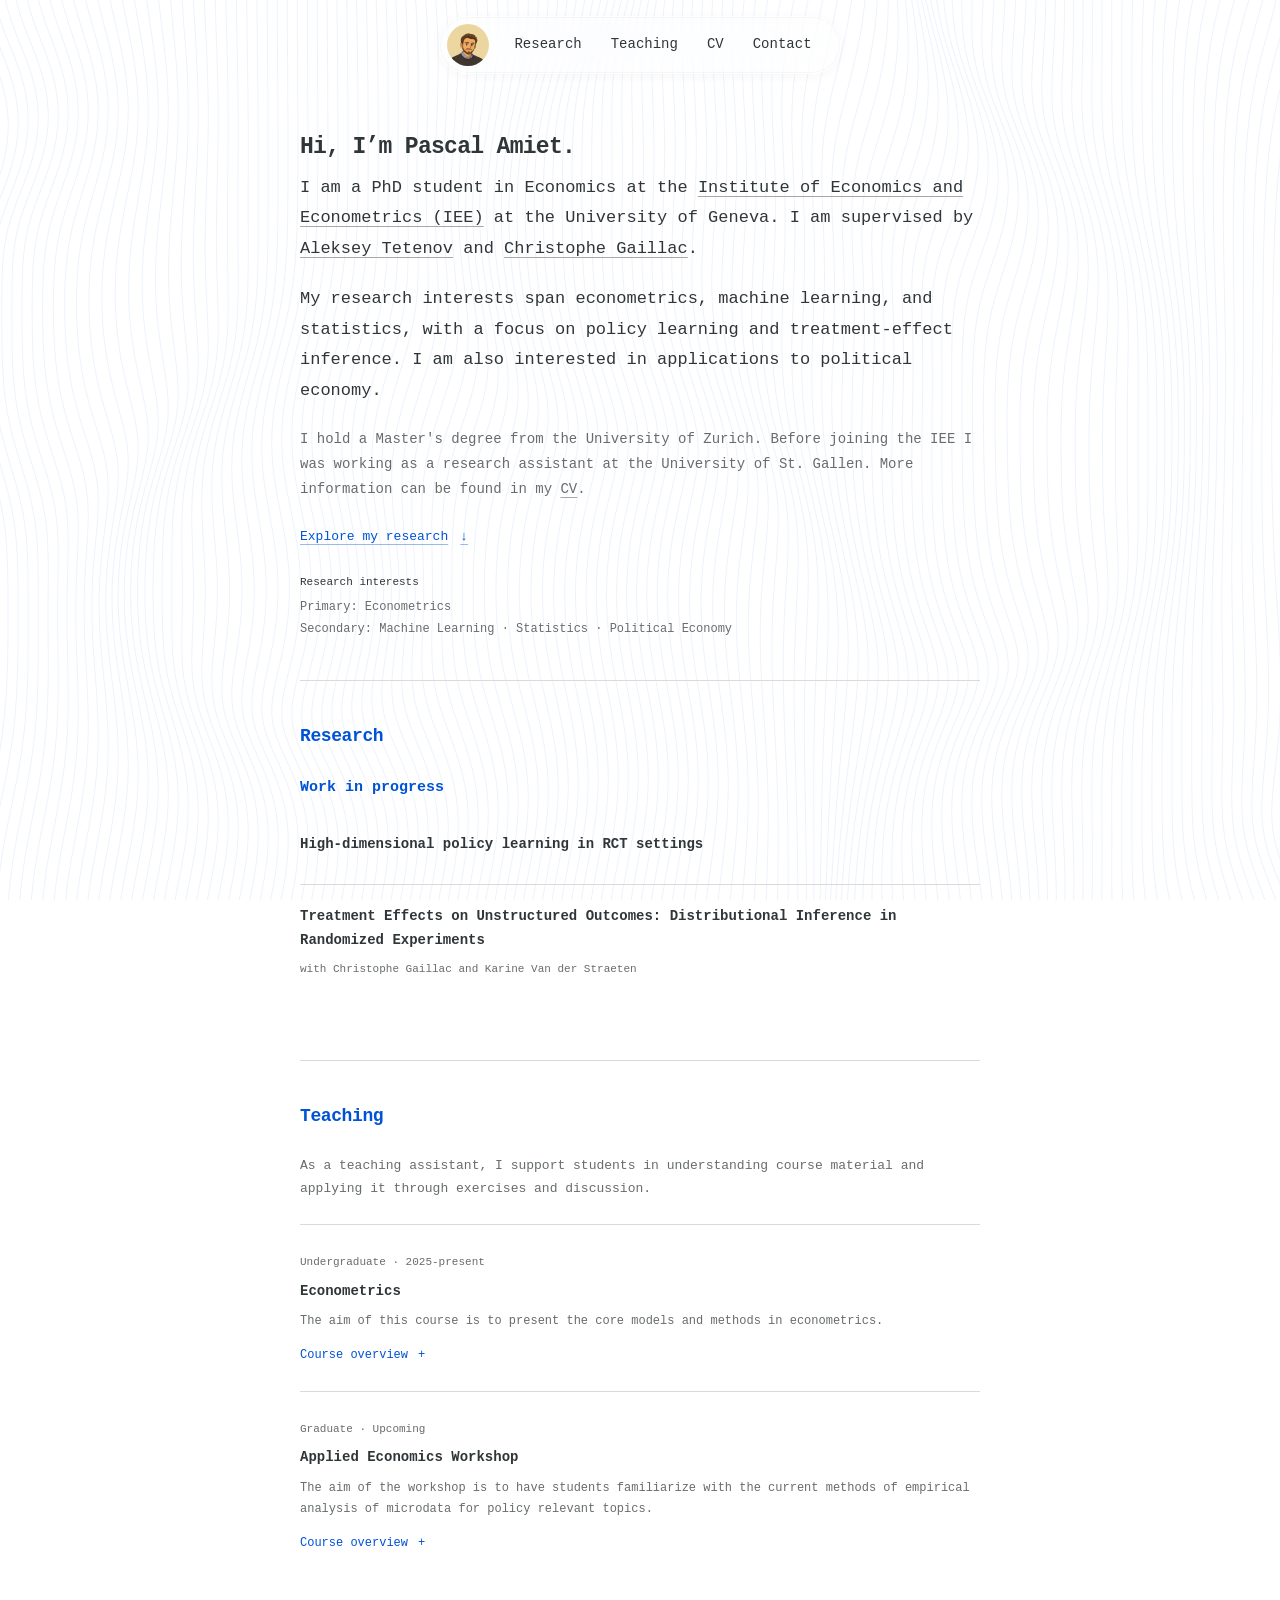
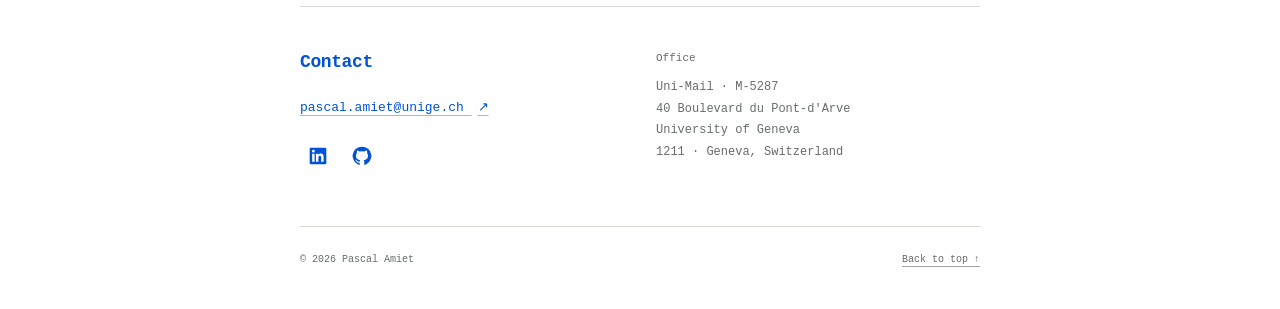
==== index.html @ 615567ef "feat: redesign academic website with glass navigation and waves" ====
<!doctype html>
<html lang="en">
<head>
  <meta charset="utf-8">
  <meta name="viewport" content="width=device-width, initial-scale=1">
  <meta name="description" content="Pascal Amiet, PhD student at the University of Geneva. Research in econometrics, machine learning, and statistics.">
  <meta name="theme-color" content="#ffffff">
  <title>Pascal Amiet — Economist</title>
  <link rel="stylesheet" href="styles.css">
  <script src="script.js" defer></script>
  <script type="module" src="background.js"></script>
</head>
<body>
  <div id="waves-background" aria-hidden="true"><canvas></canvas></div>
  <a class="skip-link" href="#main">Skip to content</a>
  <header class="site-header">
    <a class="profile-portrait" href="#main" aria-label="Pascal Amiet, back to introduction"><img src="pictures/comic-v3-expanded.png" alt="Illustrated portrait of Pascal Amiet" width="1254" height="1254" fetchpriority="high"></a>
    <nav aria-label="Main navigation">
      <a href="#research">Research</a>
      <a href="#teaching">Teaching</a>
      <a href="https://www.dropbox.com/scl/fi/e0b8zbi4xz5elvtm2v0j4/cv.pdf?rlkey=d2e63ka4m6ljafpiu70muctlk&amp;st=8rxjid9j&amp;dl=0">CV</a>
      <a href="#contact">Contact</a>
    </nav>

  </header>

  <main id="main" class="wrap">
    <section class="intro" aria-labelledby="intro-title">

      <div>
        <h1 id="intro-title">Hi, I’m Pascal Amiet.</h1>
        <p class="intro-copy">I am a PhD student in Economics at the <a href="https://www.unige.ch/gsem/en/research/institutes/iee">Institute of Economics and Econometrics (IEE)</a> at the University of Geneva. I am supervised by <a href="https://tetenov.com/">Aleksey Tetenov</a> and <a href="https://www.cgaillac.com/">Christophe Gaillac</a>.</p>
        <p class="intro-copy research-focus">My research interests span econometrics, machine learning, and statistics, with a focus on policy learning and treatment-effect inference. I am also interested in applications to political economy.</p>
        <p class="intro-note">I hold a Master's degree from the University of Zurich. Before joining the IEE I was working as a research assistant at the University of St. Gallen. More information can be found in my <a href="https://www.dropbox.com/scl/fi/e0b8zbi4xz5elvtm2v0j4/cv.pdf?rlkey=d2e63ka4m6ljafpiu70muctlk&amp;st=8rxjid9j&amp;dl=0">CV</a>.</p>
        <a class="text-link" href="#research">Explore my research <span aria-hidden="true">↓</span></a>
      </div>

      <div class="profile-note research-interests" aria-label="Research interests">
        <div><p class="small-label">Research interests</p><p>Primary: Econometrics<br>Secondary: Machine Learning · Statistics · Political Economy</p></div>
      </div>
    </section>

    <section id="research" class="section" aria-labelledby="research-title">
      <div class="section-heading"><div><h2 id="research-title">Research</h2></div></div>
      <section class="research-group research-projects" aria-labelledby="work-in-progress-title" data-research-group="progress">
        <h3 id="work-in-progress-title">Work in progress</h3>
        <div class="paper-list">
          <article class="paper" data-type="progress">
            <div class="paper-body">
              <h4>High-dimensional policy learning in RCT settings</h4>
            </div>
          </article>
          <article class="paper" data-type="progress">
            <div class="paper-body">
              <h4>Treatment Effects on Unstructured Outcomes: Distributional Inference in Randomized Experiments</h4>
              <p class="authors">with Christophe Gaillac and Karine Van der Straeten</p>
            </div>
          </article>
        </div>
      </section>
    </section>

    <section id="teaching" class="section" aria-labelledby="teaching-title">
      <div class="section-heading"><div><h2 id="teaching-title">Teaching</h2></div></div>
      <p class="section-intro">As a teaching assistant, I support students in understanding course material and applying it through exercises and discussion.</p>
      <div class="course"><div><span class="small-label">Undergraduate · 2025-present</span><h3>Econometrics</h3><p>The aim of this course is to present the core models and methods in econometrics.</p><details><summary>Course overview</summary><p>At the end of this course the student should be able to: specify a suitable econometric model to answer an empirical research question; devise and motivate an appropriate estimation methodology; test the assumptions of the model; eventually make predictions using the model; make evidence-based policy recommendations.
Overall, the student should have a strong foundation in econometrics to learn further.</p></details></div></div>
      <div class="course"><div><span class="small-label">Graduate · Upcoming</span><h3>Applied Economics Workshop</h3><p>The aim of the workshop is to have students familiarize with the current methods of empirical analysis of microdata for policy relevant topics.</p><details><summary>Course overview</summary><p>The main focus will be on hands-on, and interactive, understanding of frontier research in applied economics. In particular, we will cover a series of topics, firstly from a theoretical perspective and then with applications and replications.</p></details></div></div>
    </section>

    <section id="contact" class="section contact" aria-labelledby="contact-title"><div><h2 id="contact-title">Contact</h2><a class="contact-email" href="mailto:pascal.amiet@unige.ch">pascal.amiet@unige.ch <span aria-hidden="true">↗</span></a>
    <div class="social-links" aria-label="Social profiles">
      <a class="social-link" href="https://www.linkedin.com/in/pascal-a-839545185/" aria-label="Pascal Amiet on LinkedIn" title="LinkedIn">
        <svg viewBox="0 0 24 24" aria-hidden="true" focusable="false"><path d="M20.45 2H3.55C2.69 2 2 2.68 2 3.52v16.96c0 .84.69 1.52 1.55 1.52h16.9c.86 0 1.55-.68 1.55-1.52V3.52c0-.84-.69-1.52-1.55-1.52ZM7.93 18.75H4.98V9.2h2.95v9.55ZM6.45 7.9a1.71 1.71 0 1 1 0-3.42 1.71 1.71 0 0 1 0 3.42Zm12.3 10.85H15.8v-4.64c0-1.11-.02-2.54-1.55-2.54-1.55 0-1.79 1.21-1.79 2.46v4.72H9.51V9.2h2.83v1.3h.04c.39-.74 1.36-1.52 2.8-1.52 3 0 3.57 1.97 3.57 4.53v5.24Z"/></svg>
      </a>
      <a class="social-link" href="https://github.com/pascalamiet" aria-label="Pascal Amiet on GitHub" title="GitHub">
        <svg viewBox="0 0 24 24" aria-hidden="true" focusable="false"><path d="M12 .75a11.25 11.25 0 0 0-3.56 21.92c.56.1.77-.24.77-.54v-2.1c-3.13.68-3.79-1.33-3.79-1.33-.51-1.3-1.25-1.65-1.25-1.65-1.02-.7.08-.68.08-.68 1.13.08 1.72 1.16 1.72 1.16 1 1.72 2.63 1.22 3.27.94.1-.73.39-1.22.71-1.5-2.5-.28-5.13-1.25-5.13-5.57 0-1.23.44-2.23 1.16-3.02-.12-.29-.5-1.43.11-2.98 0 0 .95-.3 3.09 1.15a10.76 10.76 0 0 1 5.62 0c2.14-1.45 3.08-1.15 3.08-1.15.62 1.55.23 2.69.12 2.98.72.79 1.15 1.79 1.15 3.02 0 4.33-2.63 5.28-5.14 5.56.4.35.76 1.03.76 2.08v3.09c0 .3.2.65.78.54A11.25 11.25 0 0 0 12 .75Z"/></svg>
      </a>
    </div>
</div><div class="address"><p class="small-label">Office</p><p>Uni-Mail · M-5287<br>40 Boulevard du Pont-d'Arve<br>University of Geneva<br>1211 · Geneva, Switzerland</p></div></section>
  </main>
  <footer class="site-footer wrap"><p>© <span data-year>2026</span> Pascal Amiet</p><a href="#main">Back to top ↑</a></footer>
</body>
</html>
---- styles.css ----
/* Palette and typography: edit these to tune the site's overall style. */
:root {
  --bg: #ffffff;
  --paper: #e8e4e1;
  --ink: #303638;
  --muted: #686c6d;
  --accent: #0053d6;
  --accent-soft: rgba(0, 83, 214, .08);
  --line: #ddd9d6;
  --font: 'SFMono-Regular', Consolas, 'Liberation Mono', Menlo, monospace;
  --portrait-zoom: 1.12;
  --background-opacity: .12;
}
* { box-sizing: border-box; }
html { scroll-behavior: smooth; scroll-padding-top: 108px; }
body { isolation: isolate; margin: 0; background: var(--bg); color: var(--ink); font-family: var(--font); font-size: 14px; line-height: 1.8; }
a { color: inherit; text-underline-offset: 4px; text-decoration-color: #aaa6a3; }
a:hover { color: var(--accent); text-decoration-color: var(--accent); }
button { font: inherit; }
a, button, summary { -webkit-tap-highlight-color: transparent; }
a:focus-visible, button:focus-visible, summary:focus-visible { outline: 2px solid var(--accent); outline-offset: 4px; }
::selection { background: rgba(0, 83, 214, .16); color: var(--accent); }
.wrap { width: min(680px, calc(100% - 48px)); margin-inline: auto; }

/* Floating navigation. The portrait links back to the introduction. */
.site-header {
  position: sticky;
  top: 16px;
  z-index: 10;
  display: flex;
  align-items: center;
  gap: 12px;
  width: fit-content;
  max-width: calc(100% - 24px);
  margin: 16px auto 0;
  padding: 7px 15px 7px 7px;
  border: 1px solid rgba(255, 255, 255, .55);
  border-radius: 999px;
  background: rgba(255, 255, 255, .24);
  box-shadow: 0 2px 12px rgba(48, 54, 56, .04), inset 0 0 0 1px rgba(48, 54, 56, .04);
  backdrop-filter: blur(20px) saturate(140%);
  -webkit-backdrop-filter: blur(20px) saturate(140%);
}
.profile-portrait { display: block; flex: 0 0 42px; width: 42px; height: 42px; overflow: hidden; border-radius: 50%; }
.profile-portrait img { display: block; width: 100%; height: 100%; object-fit: cover; transform: scale(var(--portrait-zoom)); }
nav { display: flex; align-items: center; gap: 3px; }
nav a { padding: 8px 13px; border-radius: 999px; text-decoration: none; font-size: 14px; }
nav a:hover, nav a[aria-current="location"] { background: var(--accent-soft); color: var(--accent); }
.nav-separator { display: inline-flex; align-items: center; transform: translateY(-2px); color: var(--accent); font-size: 19px; line-height: 1; margin-inline: 2px; user-select: none; }
.social-links { display: flex; align-items: center; gap: 4px; }
.social-link { display: inline-flex; align-items: center; justify-content: center; width: 36px; height: 36px; border-radius: 50%; }
.social-link svg { width: 20px; height: 20px; fill: currentColor; }
.social-link:hover { background: var(--accent-soft); color: var(--accent); }
@supports not ((backdrop-filter: blur(1px)) or (-webkit-backdrop-filter: blur(1px))) {
  .site-header { background: rgba(255, 255, 255, .96); }
}
.wordmark { font-size: 14px; text-decoration: none; padding-inline: 10px; }

/* A quiet, single-column introduction. */
.intro { padding: 56px 0 40px; }
h1, h2, h3, h4, p { margin-top: 0; }
h1, h2, h3, h4 { font-family: inherit; color: var(--ink); }
h1 { font-size: 23px; line-height: 1.5; letter-spacing: -.7px; font-weight: 600; margin-bottom: 8px; }
.position { color: var(--muted); font-size: 13px; margin-bottom: 28px; }
.intro-copy { font-size: 17px; line-height: 1.8; margin-bottom: 20px; }
.intro-note { color: var(--muted); font-size: 14px; margin-bottom: 22px; }
.text-link { display: inline-flex; gap: 12px; align-items: center; font-size: 13px; }
.profile-note { display: grid; gap: 18px; margin-top: 36px; color: var(--muted); font-size: 12px; }
.profile-note p { margin-bottom: 0; }
.small-label, .eyebrow { color: var(--muted); font-size: 11px; font-weight: 400; }
.profile-note .small-label { margin-bottom: 4px; color: var(--ink); }

/* Research and teaching use simple rows rather than cards. */
.section { padding: 42px 0 52px; border-top: 1px solid var(--line); }
.section-heading { display: flex; align-items: baseline; justify-content: space-between; gap: 20px; margin-bottom: 24px; }
h2 { font-size: 18px; line-height: 1.5; font-weight: 600; letter-spacing: -.4px; margin-bottom: 0; }
.section-note { font-size: 10px; color: var(--muted); margin: 0; text-align: right; }
.filters { display: flex; flex-wrap: wrap; gap: 5px; margin-bottom: 12px; }
[hidden] { display: none !important; }
.filters button { border: 0; background: transparent; color: var(--muted); border-radius: 6px; padding: 6px 10px; font-size: 11px; cursor: pointer; }
.filters button[aria-pressed="true"], .filters button:hover { background: var(--accent-soft); color: var(--accent); }
.paper { display: grid; grid-template-columns: 112px minmax(0, 1fr); gap: 24px; padding: 27px 0; border-bottom: 1px solid var(--line); }
.paper:last-child { border-bottom: 0; padding-bottom: 0; }
.paper-meta { display: flex; flex-direction: column; align-items: flex-start; gap: 5px; font-size: 11px; color: var(--muted); padding-top: 3px; }
.tag { font-size: 10px; }
.paper h3, .paper h4, .course h3 { font-size: 14px; font-weight: 600; line-height: 1.7; margin-bottom: 7px; }
.authors, .journal { font-size: 11px; color: var(--muted); margin-bottom: 8px; }
.journal { font-style: italic; }
.paper-summary, .course p { color: var(--muted); font-size: 12px; margin-bottom: 12px; }
details { font-size: 12px; color: var(--muted); }
summary { cursor: pointer; color: var(--ink); width: fit-content; list-style: none; }
summary::-webkit-details-marker { display: none; }
summary::after { content: '+'; display: inline-block; margin-left: 10px; }
details[open] summary::after { content: '−'; }
details[open] summary { margin-bottom: 12px; }
details p { margin-bottom: 8px; padding-left: 14px; border-left: 1px solid var(--line); }
.section-intro { color: var(--muted); font-size: 13px; margin-bottom: 24px; }
.course { display: flex; justify-content: space-between; gap: 24px; padding: 24px 0; border-top: 1px solid var(--line); }
.course:last-child { padding-bottom: 0; }
.course h3 { margin: 5px 0 8px; }
.course-code { font-size: 10px; color: var(--muted); white-space: nowrap; padding-top: 3px; }

/* Select blue accents keep the reading text neutral. */
.section-heading h2, .contact h2, .text-link, .contact-email, summary { color: var(--accent); }
.text-link, .contact-email { text-decoration-color: rgba(0, 83, 214, .4); }

/* The CV is readable here; cv.html remains available as a printable page. */
.template-notice { font-size: 11px; color: var(--muted); border-left: 2px solid var(--line); padding-left: 12px; margin: 0 0 28px; }
.cv-section { margin-top: 28px; }
.cv-section h3, .cv-section h2 { font-size: 13px; font-weight: 600; margin-bottom: 16px; }
.cv-entry { display: grid; grid-template-columns: 112px minmax(0, 1fr); gap: 24px; margin-bottom: 18px; }
.cv-date, .cv-entry time { font-size: 11px; color: var(--muted); }
.cv-entry h4, .cv-entry h3 { font-size: 12px; margin-bottom: 3px; }
.cv-section p, .cv-section li { font-size: 12px; color: var(--muted); margin-bottom: 5px; }
.cv-section ul { padding-left: 18px; }
.cv-section li { margin-bottom: 12px; }
.cv-page { padding-block: 80px; }
.cv-top { display: flex; justify-content: space-between; gap: 20px; }
.cv-subtitle { font-size: 12px; color: var(--muted); }
.button { display: inline-flex; align-items: center; align-self: flex-start; gap: 12px; padding: 9px 13px; border: 1px solid var(--line); border-radius: 6px; background: transparent; color: var(--ink); text-decoration: none; font-size: 11px; cursor: pointer; }
.button:hover { background: var(--paper); }
.contact { display: grid; grid-template-columns: minmax(0, 1fr) minmax(0, 1fr); gap: 32px; }
.contact-email { display: inline-block; margin-top: 20px; font-size: 13px; overflow-wrap: anywhere; }
.contact-email span { margin-left: 6px; }
.address { font-size: 12px; color: var(--muted); }
.address .small-label { margin-bottom: 8px; }
.address p:last-child { margin-bottom: 0; }
.site-footer { display: flex; justify-content: space-between; flex-wrap: wrap; gap: 12px 20px; padding-block: 24px 40px; border-top: 1px solid var(--line); font-size: 10px; color: var(--muted); }
.site-footer p { margin: 0; }
.site-footer p:nth-child(2) { order: 3; width: 100%; }
.skip-link { position: absolute; top: 8px; left: 12px; padding: 8px; background: var(--ink); color: white; transform: translateY(-200%); z-index: 20; }
.skip-link:focus { transform: translateY(0); }
.sr-only { position: absolute; width: 1px; height: 1px; padding: 0; margin: -1px; overflow: hidden; clip: rect(0,0,0,0); white-space: nowrap; border: 0; }

@media (max-width: 620px) {
  .wrap { width: calc(100% - 40px); }
  .site-header { gap: 5px; padding-right: 9px; }
  .profile-portrait { width: 36px; height: 36px; flex-basis: 36px; }
  nav { gap: 0; }
  nav a { font-size: 11px; padding: 8px 6px; }
  .site-header { gap: 4px; padding: 6px; }
  .profile-portrait { width: 32px; height: 32px; flex-basis: 32px; }
  .nav-separator { font-size: 16px; margin-inline: 0; }
  .social-links { gap: 0; }
  .social-link { width: 28px; height: 32px; }
  .social-link svg { width: 17px; height: 17px; }
  .intro { padding: 40px 0 32px; }
  h1 { font-size: 21px; }
  .intro-copy { font-size: 15px; }
  .section { padding: 32px 0 40px; }
  .section-heading { flex-direction: column; gap: 6px; }
  .section-note { text-align: left; }
  .paper { grid-template-columns: 1fr; gap: 10px; }
  .paper-meta { flex-direction: row; justify-content: space-between; padding: 0; }
  .course { gap: 12px; }
  .cv-entry { grid-template-columns: 1fr; gap: 4px; }
  .cv-top { flex-direction: column; }
  .contact { grid-template-columns: 1fr; gap: 28px; }
}
@media (max-width: 350px) {
  nav a { font-size: 10px; padding-inline: 4px; }
  .social-link { width: 25px; }
}
@media (prefers-reduced-motion: reduce) { html { scroll-behavior: auto; } }
@media print {
  @page { margin: 18mm; }
  body { background: white; color: #111; font-size: 10pt; }
  .site-header, .site-footer, .skip-link, .no-print { display: none !important; }
  .wrap { width: 100%; max-width: none; }
  .cv-page { padding: 0; }
  .cv-entry, .cv-section li { break-inside: avoid; }
  h2, h3 { break-after: avoid; }
  a { color: inherit; text-decoration: none; }
}

/* Waves stays behind the page and never intercepts links or scrolling. */
#waves-background { position: fixed; inset: 0; z-index: -1; pointer-events: none; opacity: var(--background-opacity); }
#waves-background canvas { display: block; width: 100%; height: 100%; }
@media (prefers-reduced-motion: reduce), print { #waves-background { display: none; } }

.contact .social-links { margin-top: 18px; gap: 8px; }
.contact .social-link { width: 36px; height: 36px; color: var(--accent); }
.contact .social-link svg { width: 20px; height: 20px; }

.research-group { margin-top: 36px; padding-top: 28px; border-top: 1px solid var(--line); }
.research-group > h3 { color: var(--accent); font-size: 15px; margin-bottom: 12px; }
.research-group .section-intro { margin-bottom: 0; }

.research-group-unheaded { margin-top: 0; padding-top: 0; border-top: 0; }

.research-projects { margin-top: 0; padding-top: 0; border-top: 0; }
.research-projects .paper { display: block; padding-block: 20px; }

.research-interests { margin-top: 24px; }
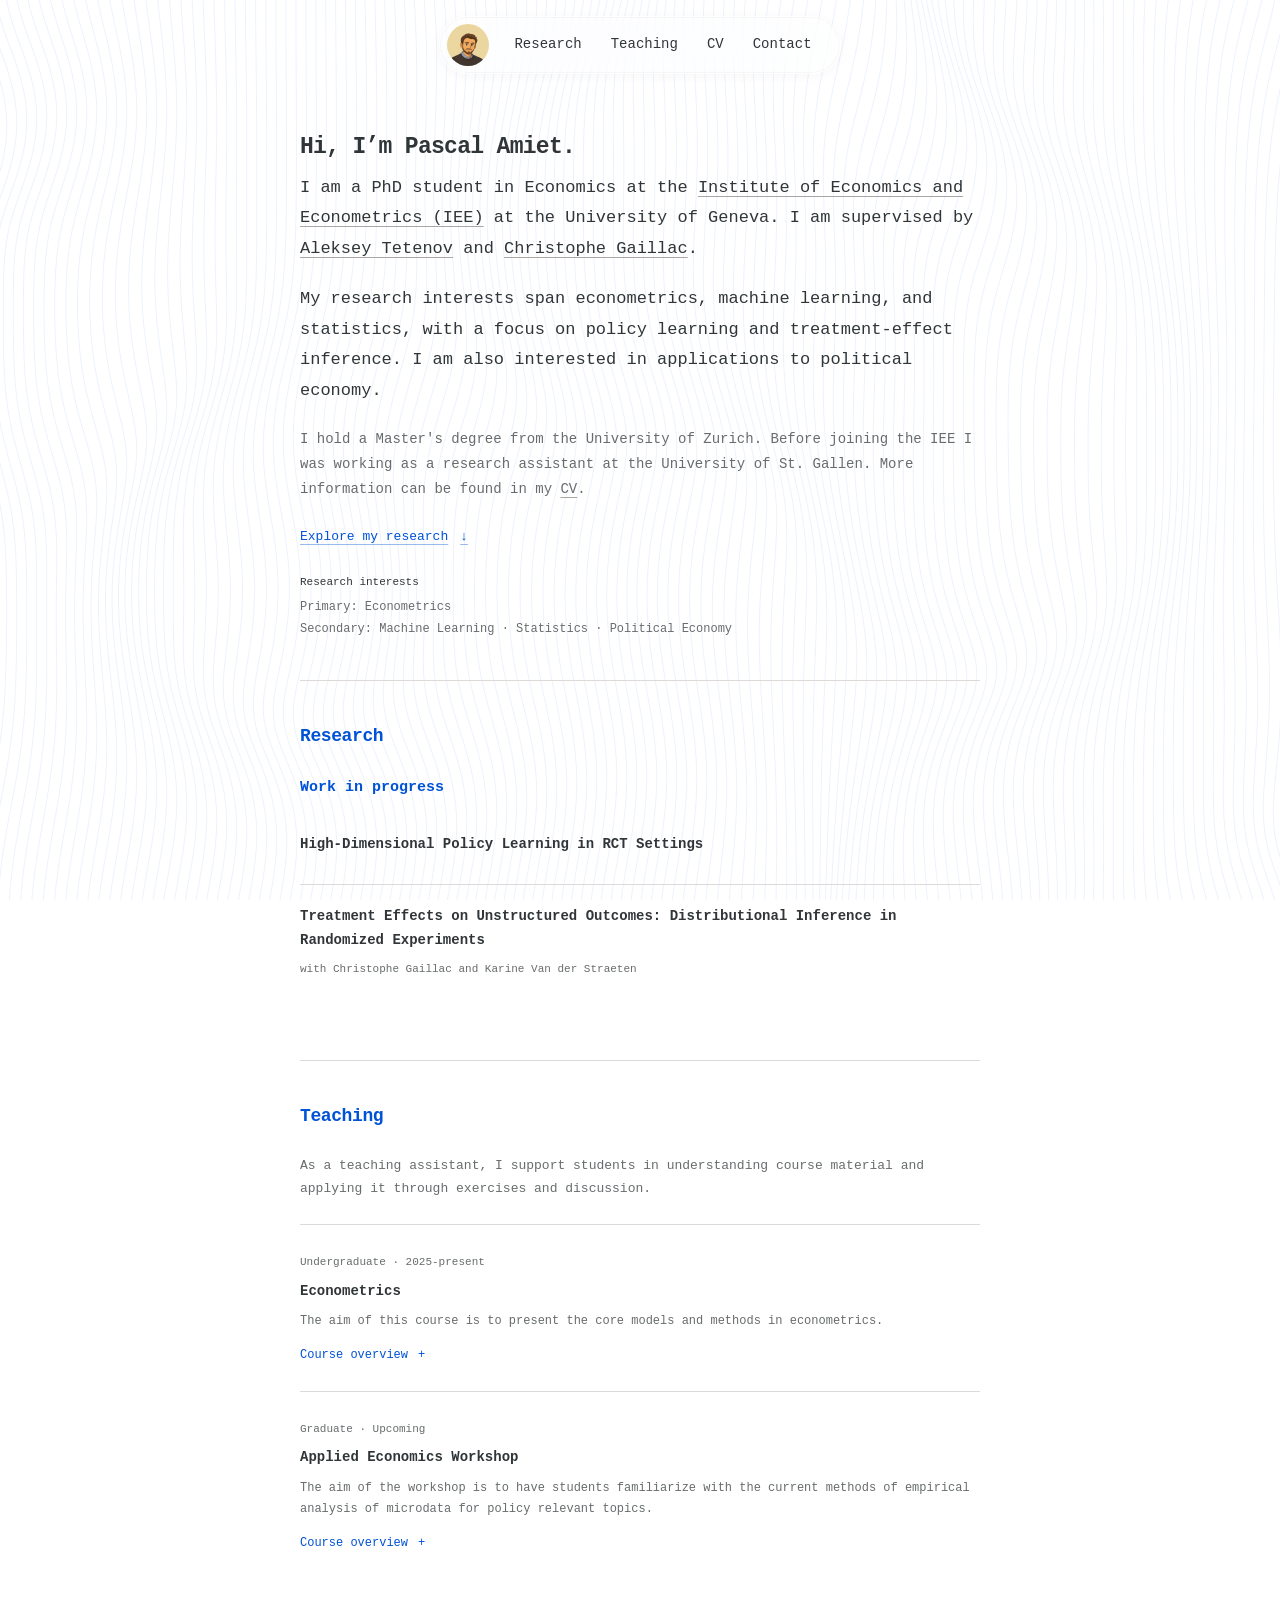
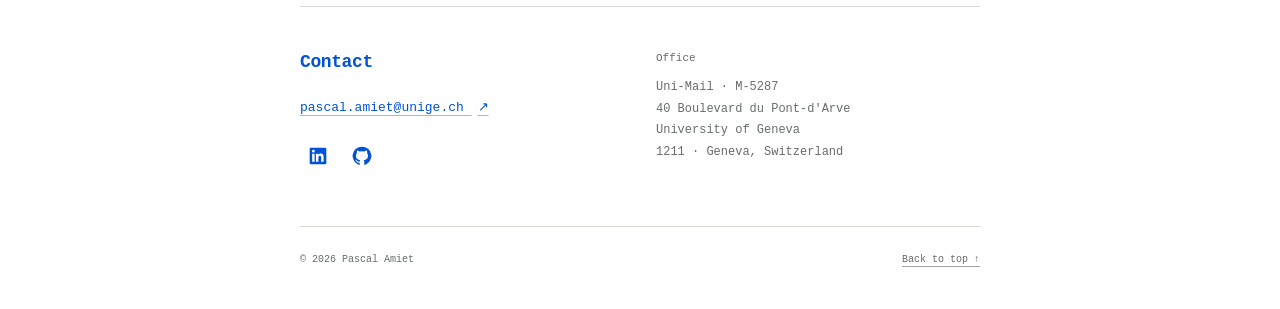
==== commit c78c34fa: "Redesign of the website" ====
--- a/index.html
+++ b/index.html
@@ -47,7 +47,7 @@
         <div class="paper-list">
           <article class="paper" data-type="progress">
             <div class="paper-body">
-              <h4>High-dimensional policy learning in RCT settings</h4>
+              <h4>High-Dimensional Policy Learning in RCT Settings</h4>
             </div>
           </article>
           <article class="paper" data-type="progress">
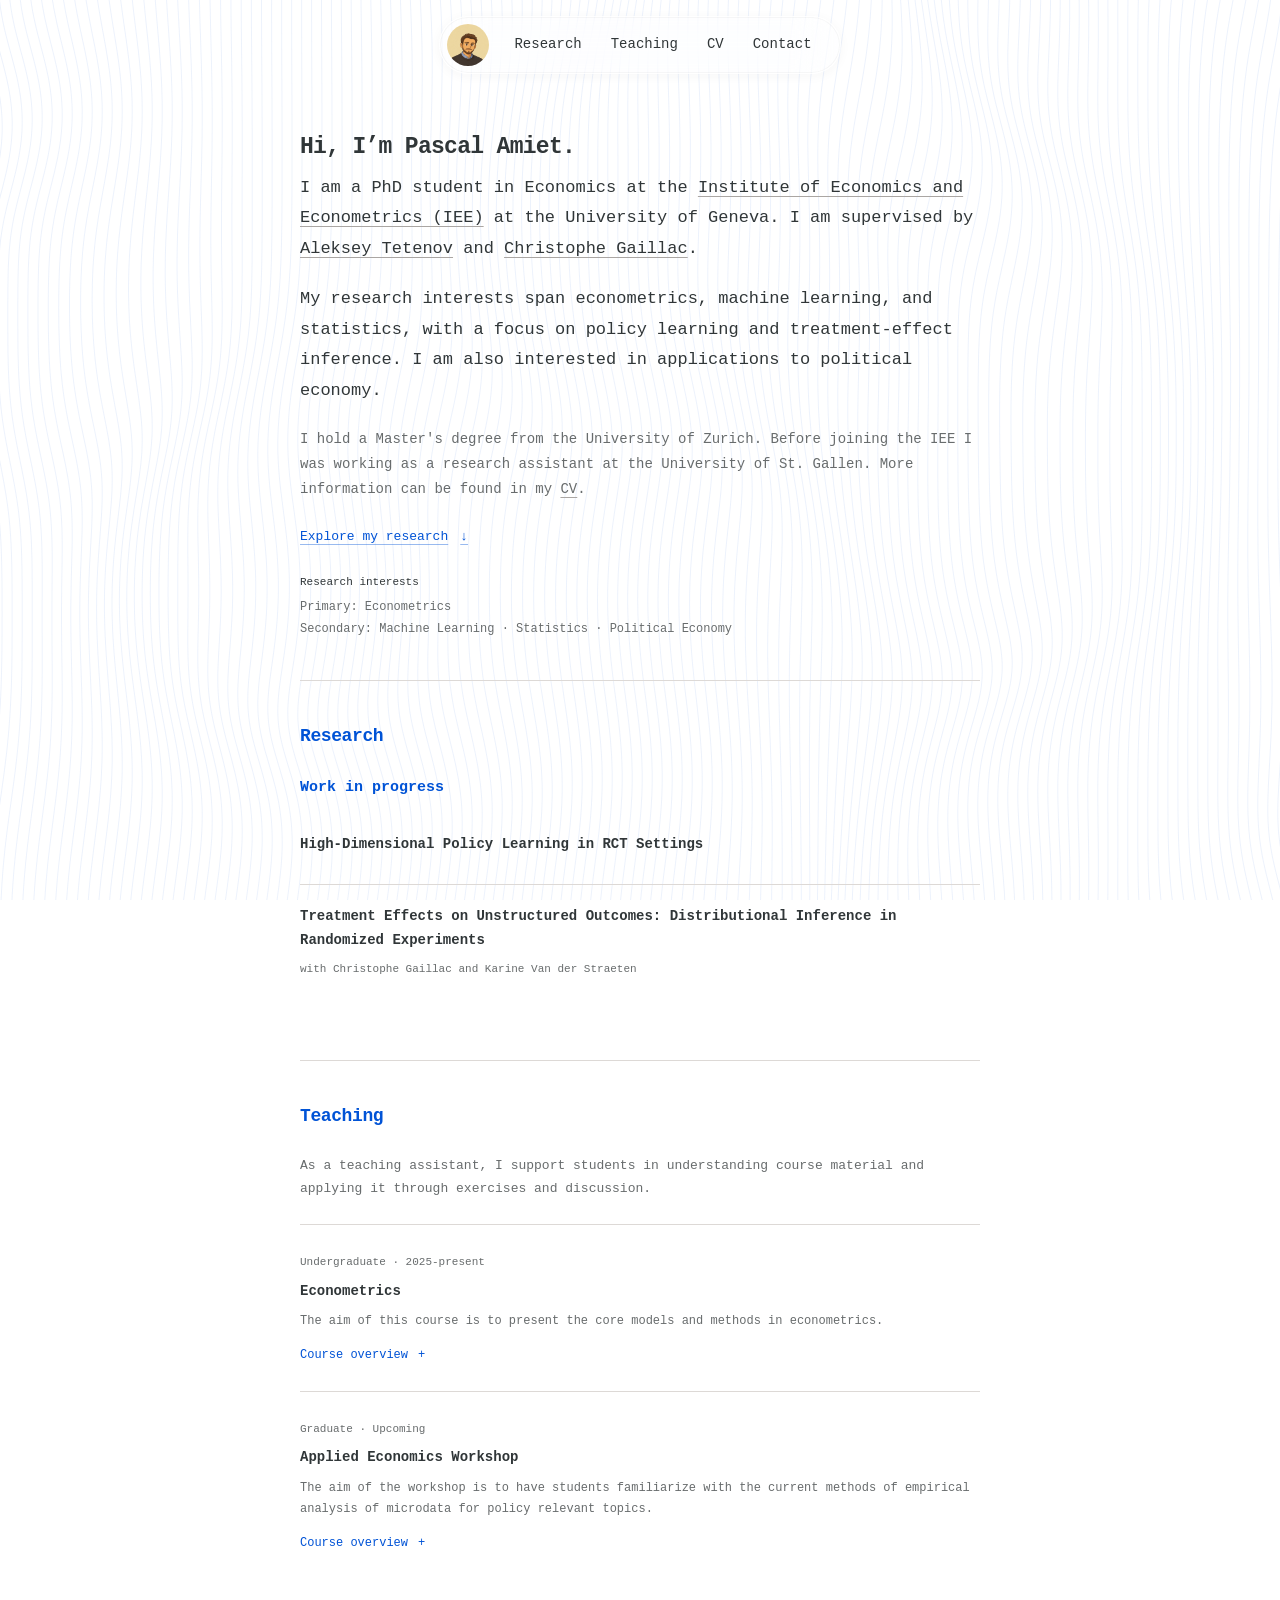
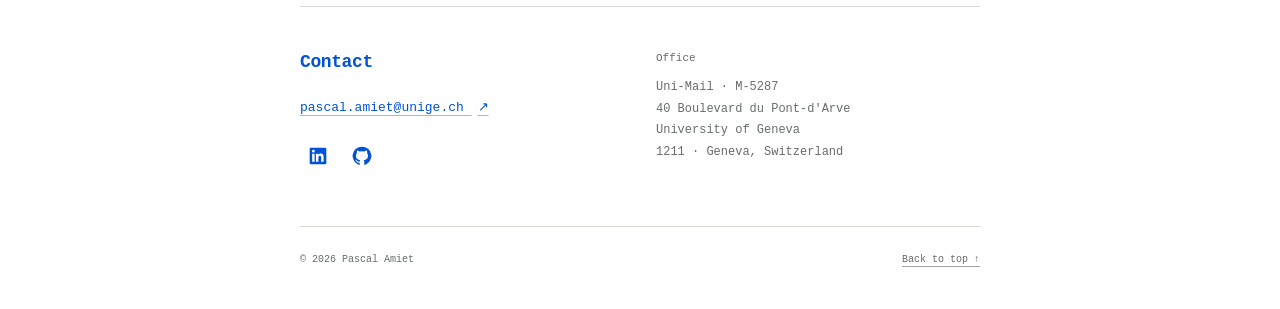
==== commit 41f8c562: "feat: add blue waves favicon" ====
--- a/index.html
+++ b/index.html
@@ -6,6 +6,8 @@
   <meta name="description" content="Pascal Amiet, PhD student at the University of Geneva. Research in econometrics, machine learning, and statistics.">
   <meta name="theme-color" content="#ffffff">
   <title>Pascal Amiet — Economist</title>
+  <link rel="icon" href="favicon.ico" sizes="16x16 32x32 48x48">
+  <link rel="icon" type="image/svg+xml" href="favicon.svg">
   <link rel="stylesheet" href="styles.css">
   <script src="script.js" defer></script>
   <script type="module" src="background.js"></script>
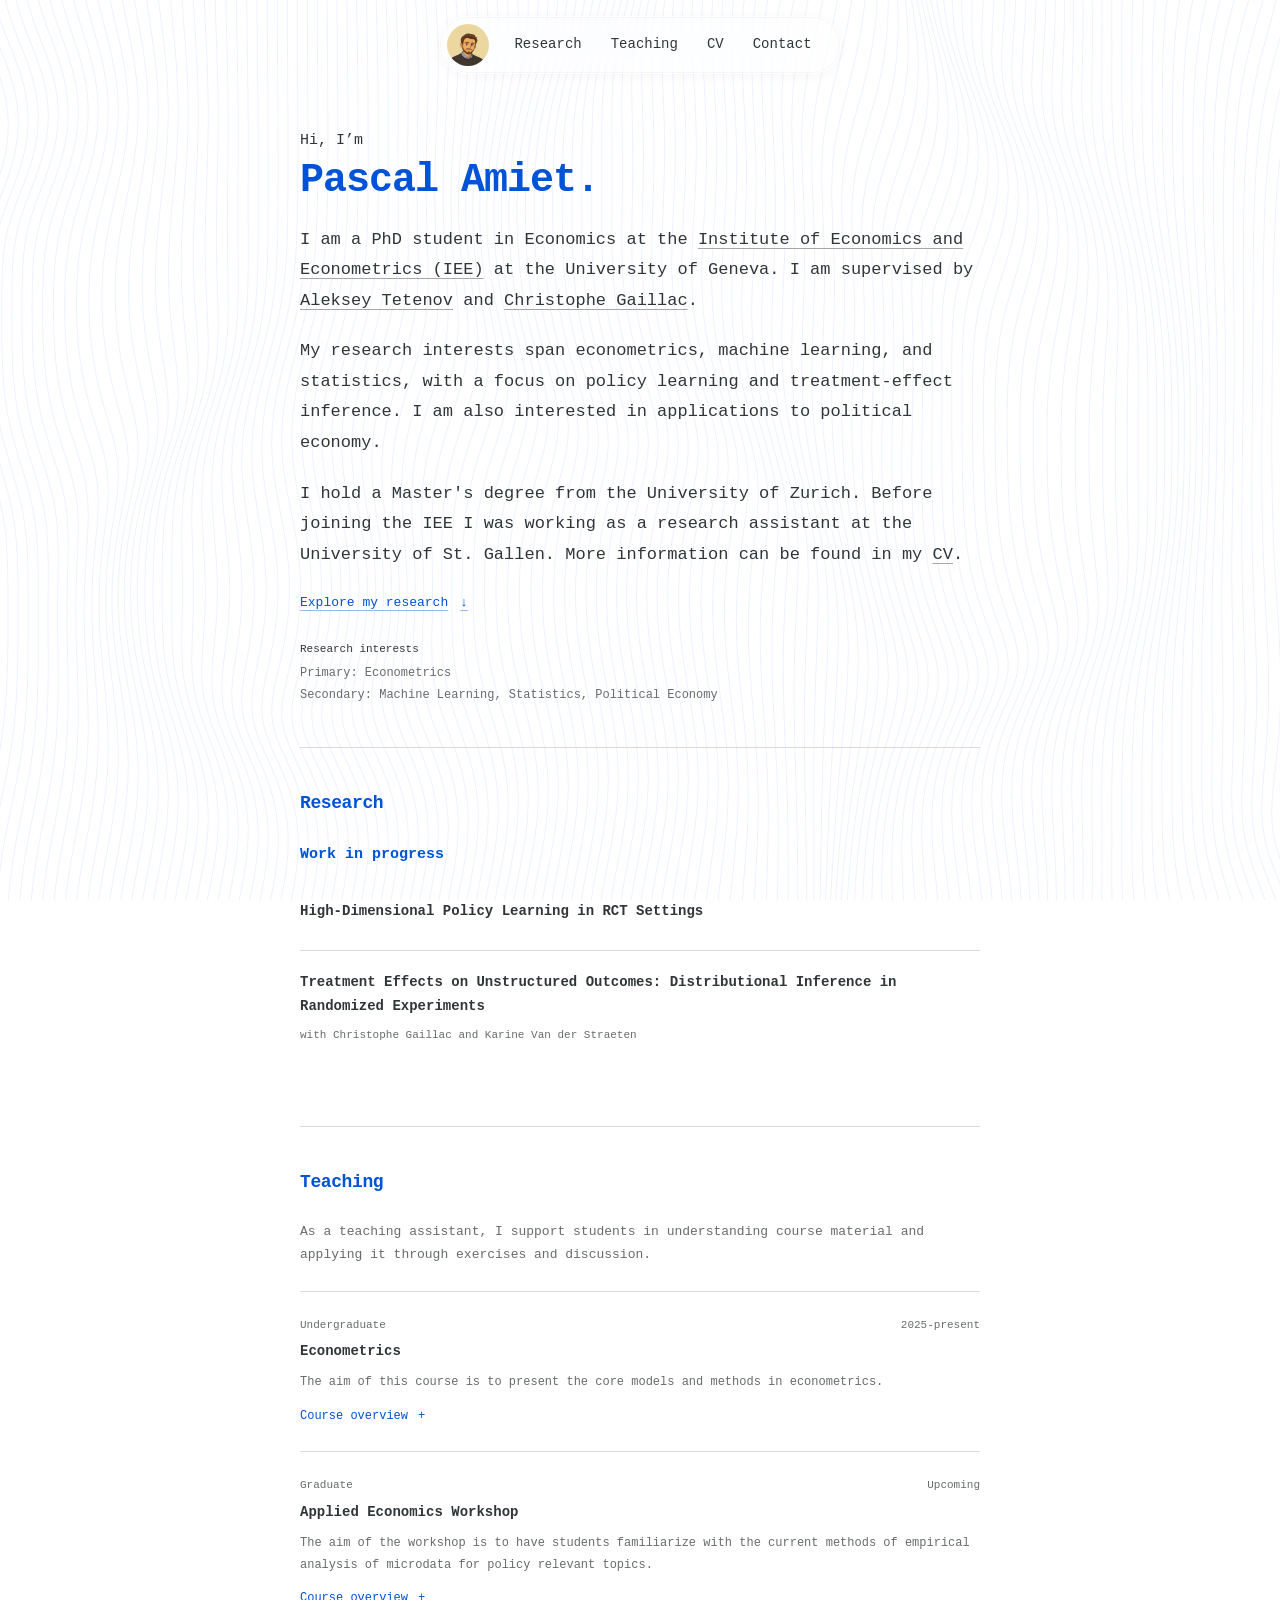
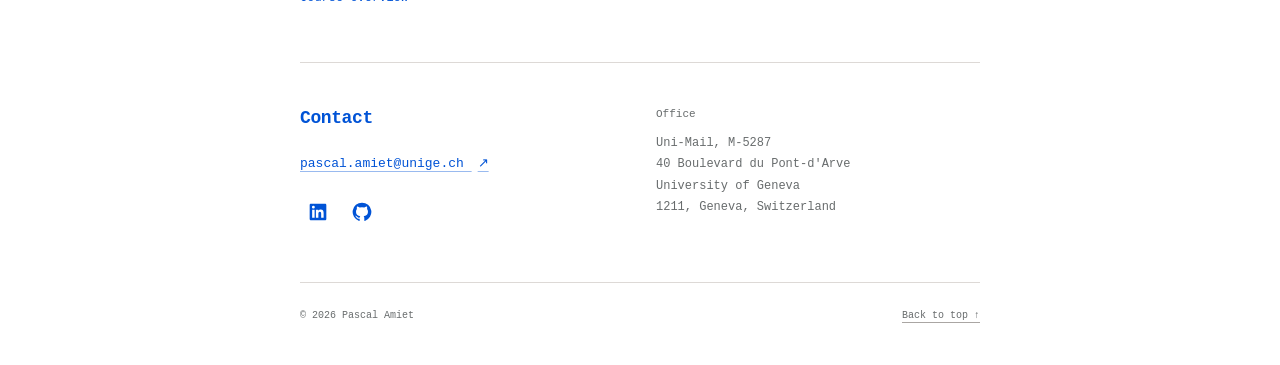
==== commit b373b3b6: "style: refine introduction and teaching layout" ====
--- a/index.html
+++ b/index.html
@@ -30,15 +30,15 @@
     <section class="intro" aria-labelledby="intro-title">
 
       <div>
-        <h1 id="intro-title">Hi, I’m Pascal Amiet.</h1>
+        <h1 id="intro-title"><span class="intro-greeting">Hi, I’m </span><span class="intro-name">Pascal Amiet.</span></h1>
         <p class="intro-copy">I am a PhD student in Economics at the <a href="https://www.unige.ch/gsem/en/research/institutes/iee">Institute of Economics and Econometrics (IEE)</a> at the University of Geneva. I am supervised by <a href="https://tetenov.com/">Aleksey Tetenov</a> and <a href="https://www.cgaillac.com/">Christophe Gaillac</a>.</p>
         <p class="intro-copy research-focus">My research interests span econometrics, machine learning, and statistics, with a focus on policy learning and treatment-effect inference. I am also interested in applications to political economy.</p>
-        <p class="intro-note">I hold a Master's degree from the University of Zurich. Before joining the IEE I was working as a research assistant at the University of St. Gallen. More information can be found in my <a href="https://www.dropbox.com/scl/fi/e0b8zbi4xz5elvtm2v0j4/cv.pdf?rlkey=d2e63ka4m6ljafpiu70muctlk&amp;st=8rxjid9j&amp;dl=0">CV</a>.</p>
+        <p class="intro-copy">I hold a Master's degree from the University of Zurich. Before joining the IEE I was working as a research assistant at the University of St. Gallen. More information can be found in my <a href="https://www.dropbox.com/scl/fi/e0b8zbi4xz5elvtm2v0j4/cv.pdf?rlkey=d2e63ka4m6ljafpiu70muctlk&amp;st=8rxjid9j&amp;dl=0">CV</a>.</p>
         <a class="text-link" href="#research">Explore my research <span aria-hidden="true">↓</span></a>
       </div>
 
       <div class="profile-note research-interests" aria-label="Research interests">
-        <div><p class="small-label">Research interests</p><p>Primary: Econometrics<br>Secondary: Machine Learning · Statistics · Political Economy</p></div>
+        <div><p class="small-label">Research interests</p><p>Primary: Econometrics<br>Secondary: Machine Learning, Statistics, Political Economy</p></div>
       </div>
     </section>
 
@@ -65,9 +65,9 @@
     <section id="teaching" class="section" aria-labelledby="teaching-title">
       <div class="section-heading"><div><h2 id="teaching-title">Teaching</h2></div></div>
       <p class="section-intro">As a teaching assistant, I support students in understanding course material and applying it through exercises and discussion.</p>
-      <div class="course"><div><span class="small-label">Undergraduate · 2025-present</span><h3>Econometrics</h3><p>The aim of this course is to present the core models and methods in econometrics.</p><details><summary>Course overview</summary><p>At the end of this course the student should be able to: specify a suitable econometric model to answer an empirical research question; devise and motivate an appropriate estimation methodology; test the assumptions of the model; eventually make predictions using the model; make evidence-based policy recommendations.
+      <div class="course"><div><div class="course-heading"><span class="small-label">Undergraduate</span><span class="course-date">2025-present</span></div><h3>Econometrics</h3><p>The aim of this course is to present the core models and methods in econometrics.</p><details><summary>Course overview</summary><p>At the end of this course the student should be able to: specify a suitable econometric model to answer an empirical research question; devise and motivate an appropriate estimation methodology; test the assumptions of the model; eventually make predictions using the model; make evidence-based policy recommendations.
 Overall, the student should have a strong foundation in econometrics to learn further.</p></details></div></div>
-      <div class="course"><div><span class="small-label">Graduate · Upcoming</span><h3>Applied Economics Workshop</h3><p>The aim of the workshop is to have students familiarize with the current methods of empirical analysis of microdata for policy relevant topics.</p><details><summary>Course overview</summary><p>The main focus will be on hands-on, and interactive, understanding of frontier research in applied economics. In particular, we will cover a series of topics, firstly from a theoretical perspective and then with applications and replications.</p></details></div></div>
+      <div class="course"><div><div class="course-heading"><span class="small-label">Graduate</span><span class="course-date">Upcoming</span></div><h3>Applied Economics Workshop</h3><p>The aim of the workshop is to have students familiarize with the current methods of empirical analysis of microdata for policy relevant topics.</p><details><summary>Course overview</summary><p>The main focus will be on hands-on, and interactive, understanding of frontier research in applied economics. In particular, we will cover a series of topics, firstly from a theoretical perspective and then with applications and replications.</p></details></div></div>
     </section>
 
     <section id="contact" class="section contact" aria-labelledby="contact-title"><div><h2 id="contact-title">Contact</h2><a class="contact-email" href="mailto:pascal.amiet@unige.ch">pascal.amiet@unige.ch <span aria-hidden="true">↗</span></a>
@@ -79,7 +79,7 @@
         <svg viewBox="0 0 24 24" aria-hidden="true" focusable="false"><path d="M12 .75a11.25 11.25 0 0 0-3.56 21.92c.56.1.77-.24.77-.54v-2.1c-3.13.68-3.79-1.33-3.79-1.33-.51-1.3-1.25-1.65-1.25-1.65-1.02-.7.08-.68.08-.68 1.13.08 1.72 1.16 1.72 1.16 1 1.72 2.63 1.22 3.27.94.1-.73.39-1.22.71-1.5-2.5-.28-5.13-1.25-5.13-5.57 0-1.23.44-2.23 1.16-3.02-.12-.29-.5-1.43.11-2.98 0 0 .95-.3 3.09 1.15a10.76 10.76 0 0 1 5.62 0c2.14-1.45 3.08-1.15 3.08-1.15.62 1.55.23 2.69.12 2.98.72.79 1.15 1.79 1.15 3.02 0 4.33-2.63 5.28-5.14 5.56.4.35.76 1.03.76 2.08v3.09c0 .3.2.65.78.54A11.25 11.25 0 0 0 12 .75Z"/></svg>
       </a>
     </div>
-</div><div class="address"><p class="small-label">Office</p><p>Uni-Mail · M-5287<br>40 Boulevard du Pont-d'Arve<br>University of Geneva<br>1211 · Geneva, Switzerland</p></div></section>
+</div><div class="address"><p class="small-label">Office</p><p>Uni-Mail, M-5287<br>40 Boulevard du Pont-d'Arve<br>University of Geneva<br>1211, Geneva, Switzerland</p></div></section>
   </main>
   <footer class="site-footer wrap"><p>© <span data-year>2026</span> Pascal Amiet</p><a href="#main">Back to top ↑</a></footer>
 </body>
--- a/styles.css
+++ b/styles.css
@@ -60,6 +60,9 @@
 .intro { padding: 56px 0 40px; }
 h1, h2, h3, h4, p { margin-top: 0; }
 h1, h2, h3, h4 { font-family: inherit; color: var(--ink); }
+#intro-title .intro-greeting { display: block; color: var(--ink); font-size: 15px; line-height: 1.5; letter-spacing: 0; font-weight: 400; margin-bottom: 4px; }
+#intro-title .intro-name { display: block; color: var(--accent); font-size: clamp(30px, 5vw, 40px); line-height: 1.2; letter-spacing: -1px; font-weight: 700; }
+#intro-title { margin-bottom: 20px; }
 h1 { font-size: 23px; line-height: 1.5; letter-spacing: -.7px; font-weight: 600; margin-bottom: 8px; }
 .position { color: var(--muted); font-size: 13px; margin-bottom: 28px; }
 .intro-copy { font-size: 17px; line-height: 1.8; margin-bottom: 20px; }
@@ -192,3 +195,7 @@
 .research-projects .paper { display: block; padding-block: 20px; }
 
 .research-interests { margin-top: 24px; }
+
+.course > div { width: 100%; min-width: 0; }
+.course-heading { display: flex; justify-content: space-between; align-items: baseline; gap: 16px; }
+.course-date { font-size: 11px; color: var(--muted); white-space: nowrap; text-align: right; }
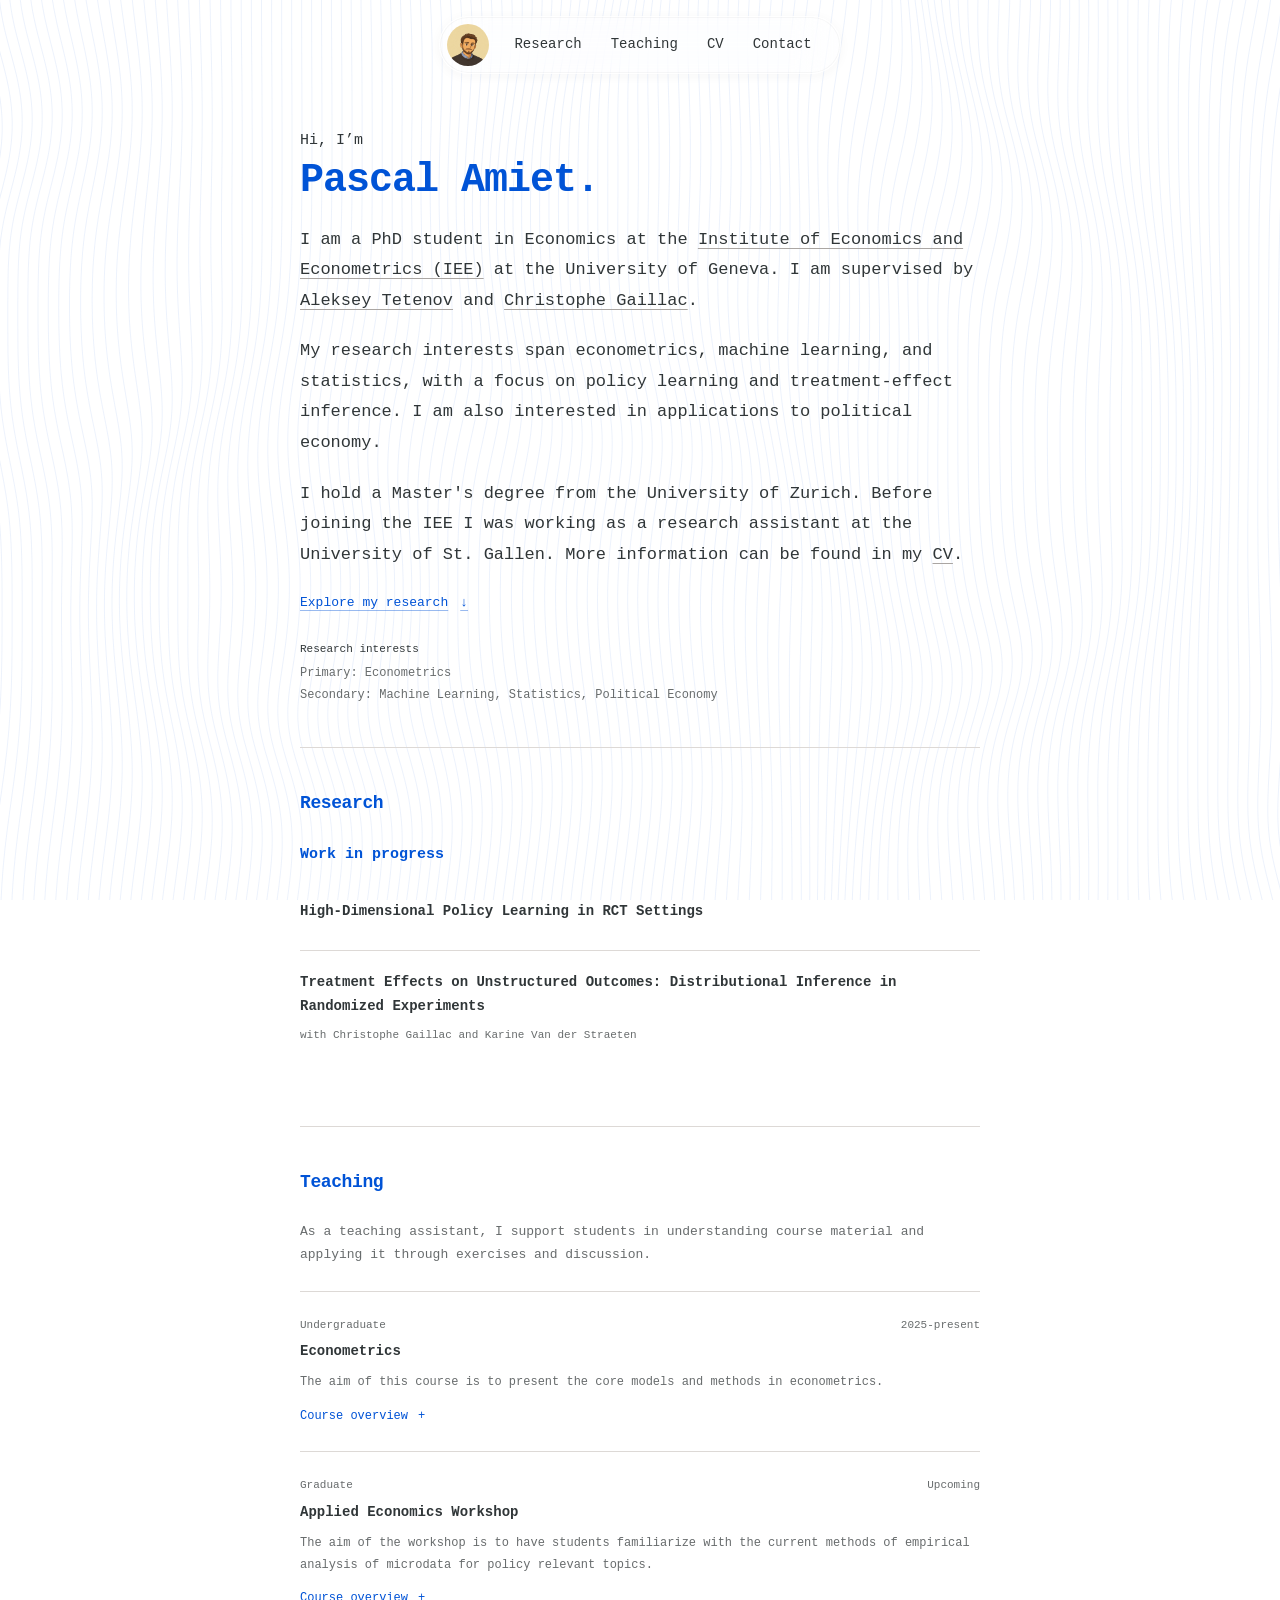
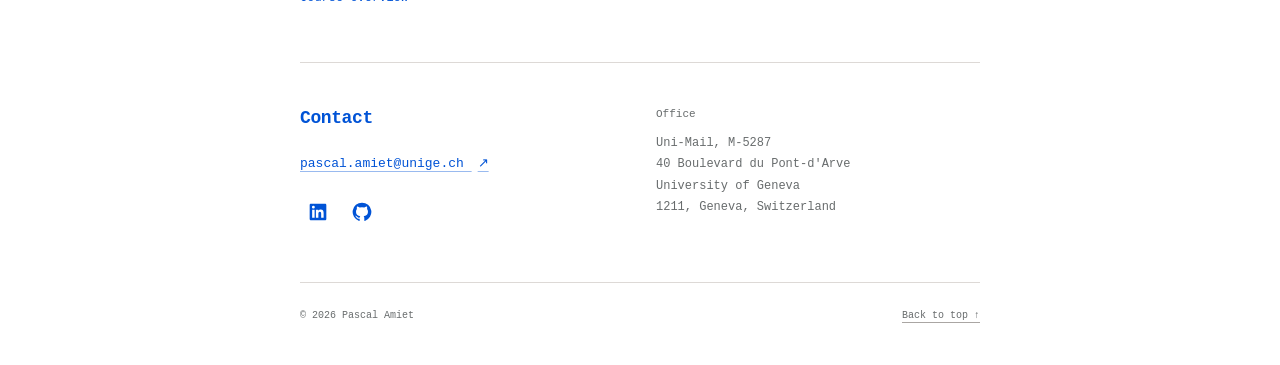
==== commit 45933efc: "fix: show only name in browser tab" ====
--- a/index.html
+++ b/index.html
@@ -5,7 +5,7 @@
   <meta name="viewport" content="width=device-width, initial-scale=1">
   <meta name="description" content="Pascal Amiet, PhD student at the University of Geneva. Research in econometrics, machine learning, and statistics.">
   <meta name="theme-color" content="#ffffff">
-  <title>Pascal Amiet — Economist</title>
+  <title>Pascal Amiet</title>
   <link rel="icon" href="favicon.ico" sizes="16x16 32x32 48x48">
   <link rel="icon" type="image/svg+xml" href="favicon.svg">
   <link rel="stylesheet" href="styles.css">
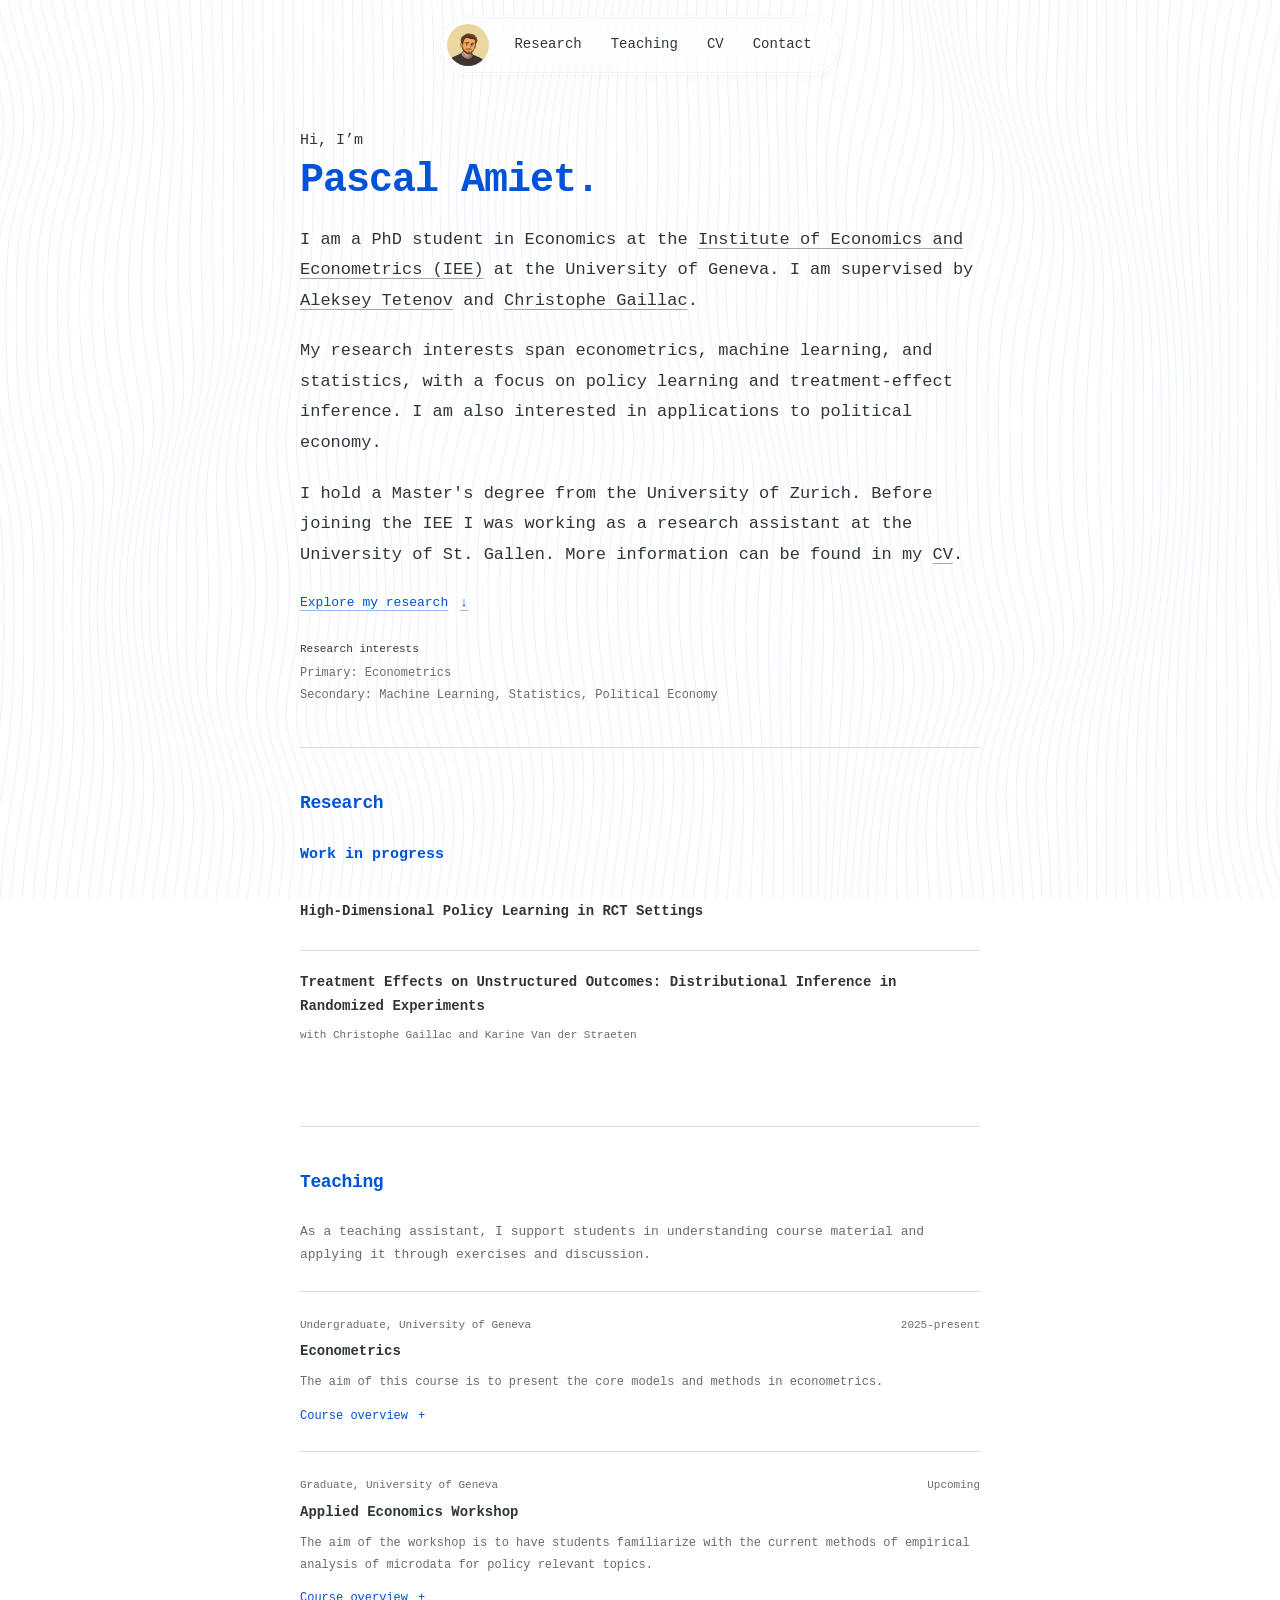
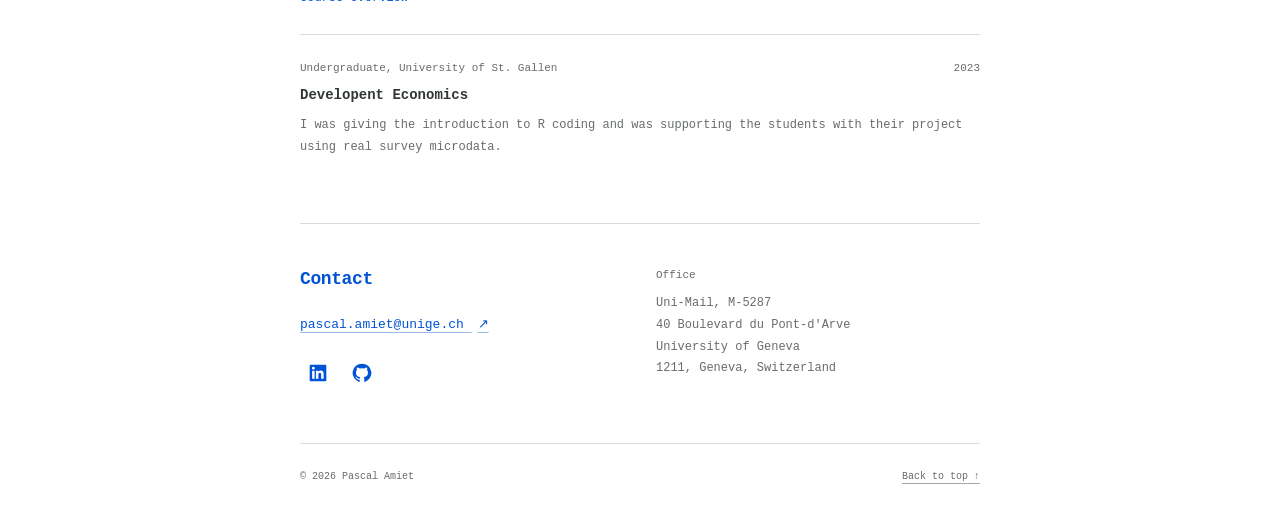
==== commit 9af3d532: "Added Development Economics to the teaching section" ====
--- a/index.html
+++ b/index.html
@@ -65,9 +65,10 @@
     <section id="teaching" class="section" aria-labelledby="teaching-title">
       <div class="section-heading"><div><h2 id="teaching-title">Teaching</h2></div></div>
       <p class="section-intro">As a teaching assistant, I support students in understanding course material and applying it through exercises and discussion.</p>
-      <div class="course"><div><div class="course-heading"><span class="small-label">Undergraduate</span><span class="course-date">2025-present</span></div><h3>Econometrics</h3><p>The aim of this course is to present the core models and methods in econometrics.</p><details><summary>Course overview</summary><p>At the end of this course the student should be able to: specify a suitable econometric model to answer an empirical research question; devise and motivate an appropriate estimation methodology; test the assumptions of the model; eventually make predictions using the model; make evidence-based policy recommendations.
+      <div class="course"><div><div class="course-heading"><span class="small-label">Undergraduate, University of Geneva</span><span class="course-date">2025-present</span></div><h3>Econometrics</h3><p>The aim of this course is to present the core models and methods in econometrics.</p><details><summary>Course overview</summary><p>At the end of this course the student should be able to: specify a suitable econometric model to answer an empirical research question; devise and motivate an appropriate estimation methodology; test the assumptions of the model; eventually make predictions using the model; make evidence-based policy recommendations.
 Overall, the student should have a strong foundation in econometrics to learn further.</p></details></div></div>
-      <div class="course"><div><div class="course-heading"><span class="small-label">Graduate</span><span class="course-date">Upcoming</span></div><h3>Applied Economics Workshop</h3><p>The aim of the workshop is to have students familiarize with the current methods of empirical analysis of microdata for policy relevant topics.</p><details><summary>Course overview</summary><p>The main focus will be on hands-on, and interactive, understanding of frontier research in applied economics. In particular, we will cover a series of topics, firstly from a theoretical perspective and then with applications and replications.</p></details></div></div>
+      <div class="course"><div><div class="course-heading"><span class="small-label">Graduate, University of Geneva</span><span class="course-date">Upcoming</span></div><h3>Applied Economics Workshop</h3><p>The aim of the workshop is to have students familiarize with the current methods of empirical analysis of microdata for policy relevant topics.</p><details><summary>Course overview</summary><p>The main focus will be on hands-on, and interactive, understanding of frontier research in applied economics. In particular, we will cover a series of topics, firstly from a theoretical perspective and then with applications and replications.</p></details></div></div>
+      <div class="course"><div><div class="course-heading"><span class="small-label">Undergraduate, University of St. Gallen</span><span class="course-date">2023</span></div><h3>Developent Economics</h3><p>I was giving the introduction to R coding and was supporting the students with their project using real survey microdata.</p></div></div>
     </section>
 
     <section id="contact" class="section contact" aria-labelledby="contact-title"><div><h2 id="contact-title">Contact</h2><a class="contact-email" href="mailto:pascal.amiet@unige.ch">pascal.amiet@unige.ch <span aria-hidden="true">↗</span></a>
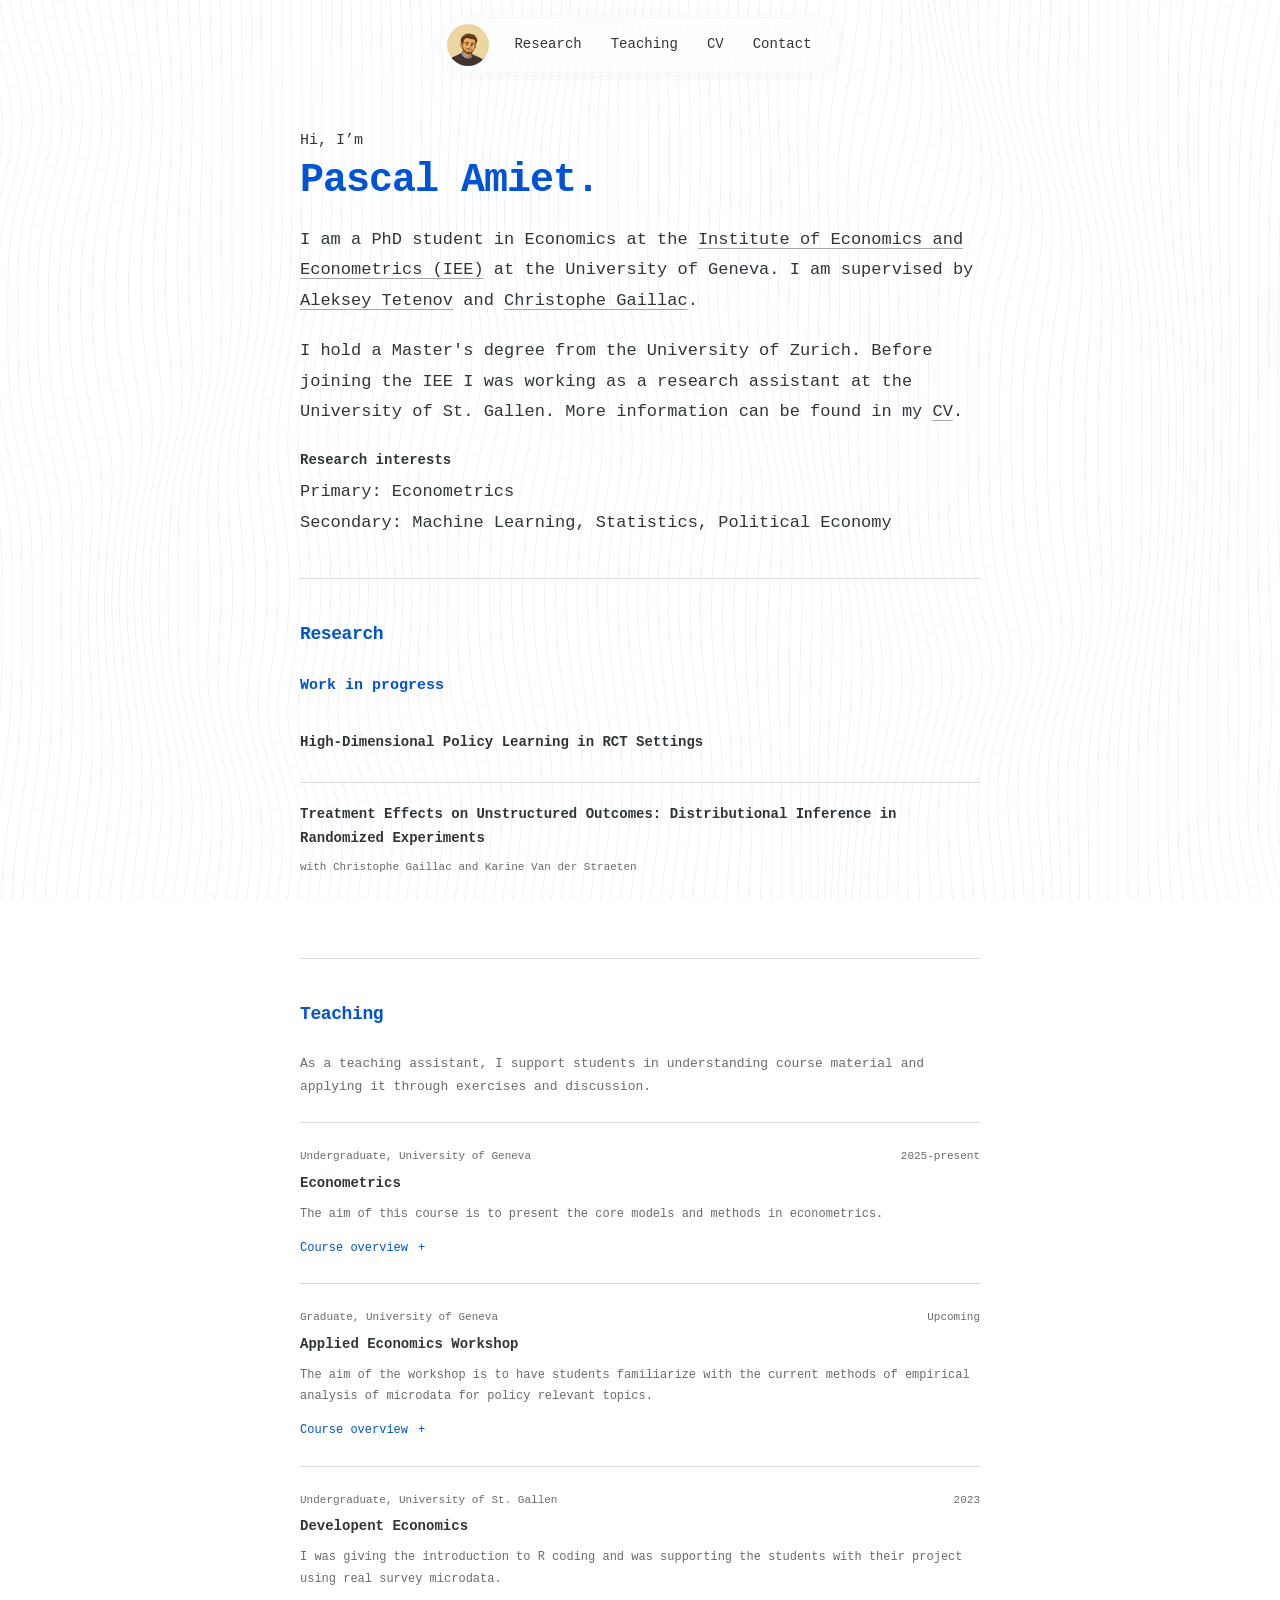
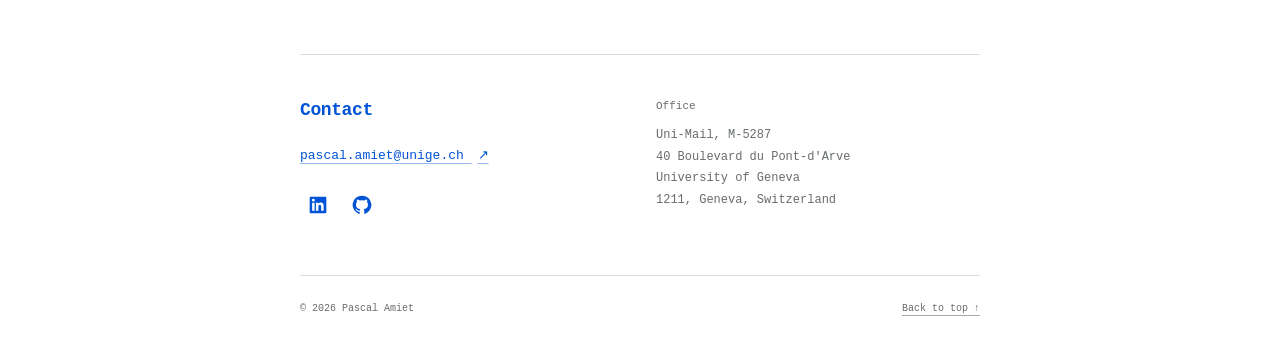
==== commit dec82e84: "refactor: simplify introduction and emphasize research interests" ====
--- a/index.html
+++ b/index.html
@@ -32,9 +32,8 @@
       <div>
         <h1 id="intro-title"><span class="intro-greeting">Hi, I’m </span><span class="intro-name">Pascal Amiet.</span></h1>
         <p class="intro-copy">I am a PhD student in Economics at the <a href="https://www.unige.ch/gsem/en/research/institutes/iee">Institute of Economics and Econometrics (IEE)</a> at the University of Geneva. I am supervised by <a href="https://tetenov.com/">Aleksey Tetenov</a> and <a href="https://www.cgaillac.com/">Christophe Gaillac</a>.</p>
-        <p class="intro-copy research-focus">My research interests span econometrics, machine learning, and statistics, with a focus on policy learning and treatment-effect inference. I am also interested in applications to political economy.</p>
+        <!-- <p class="intro-copy research-focus">My research interests span econometrics, machine learning, and statistics, with a focus on policy learning and treatment-effect inference. I am also interested in applications to political economy.</p> -->
         <p class="intro-copy">I hold a Master's degree from the University of Zurich. Before joining the IEE I was working as a research assistant at the University of St. Gallen. More information can be found in my <a href="https://www.dropbox.com/scl/fi/e0b8zbi4xz5elvtm2v0j4/cv.pdf?rlkey=d2e63ka4m6ljafpiu70muctlk&amp;st=8rxjid9j&amp;dl=0">CV</a>.</p>
-        <a class="text-link" href="#research">Explore my research <span aria-hidden="true">↓</span></a>
       </div>
 
       <div class="profile-note research-interests" aria-label="Research interests">
--- a/styles.css
+++ b/styles.css
@@ -194,7 +194,9 @@
 .research-projects { margin-top: 0; padding-top: 0; border-top: 0; }
 .research-projects .paper { display: block; padding-block: 20px; }
 
-.research-interests { margin-top: 24px; }
+.research-interests { margin-top: 0; font-size: 17px; line-height: 1.8; color: var(--ink); }
+.research-interests .small-label { font-size: 14px; font-weight: 600; }
+@media (max-width: 620px) { .research-interests { font-size: 15px; } }
 
 .course > div { width: 100%; min-width: 0; }
 .course-heading { display: flex; justify-content: space-between; align-items: baseline; gap: 16px; }
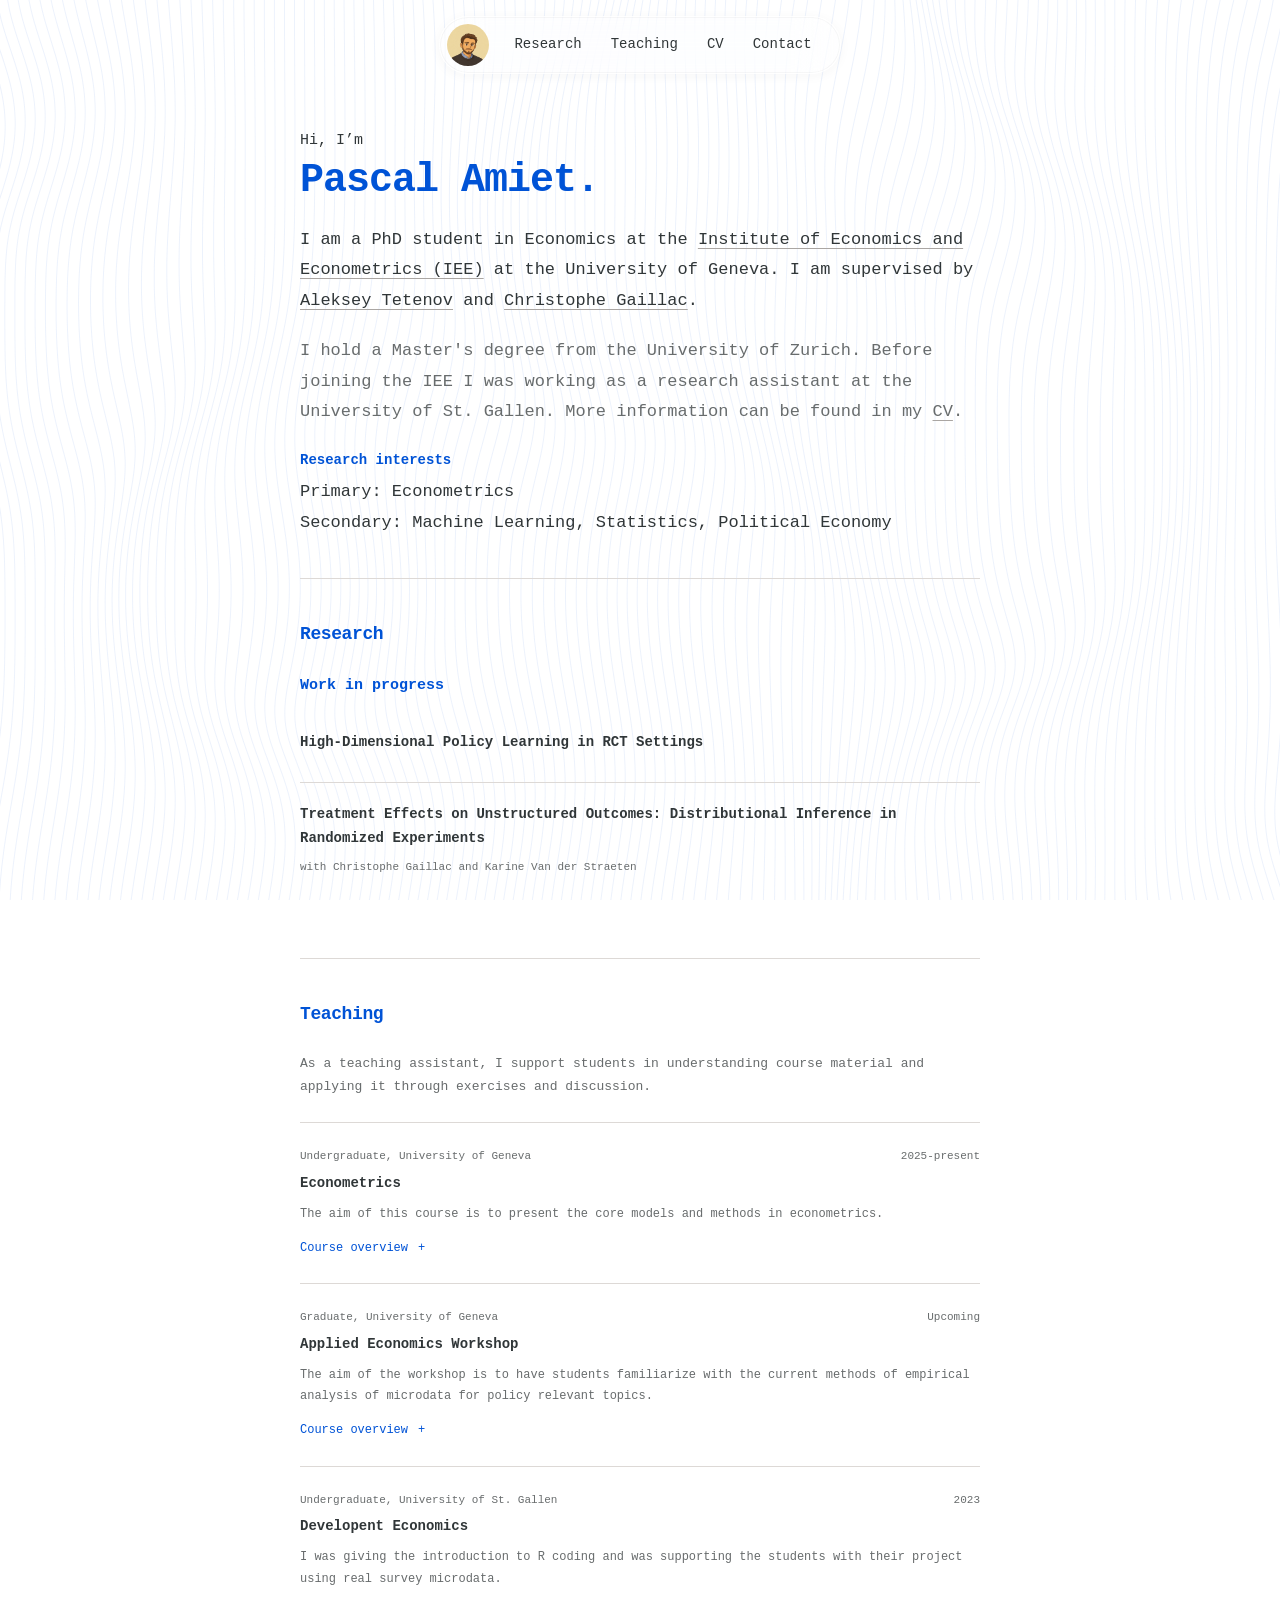
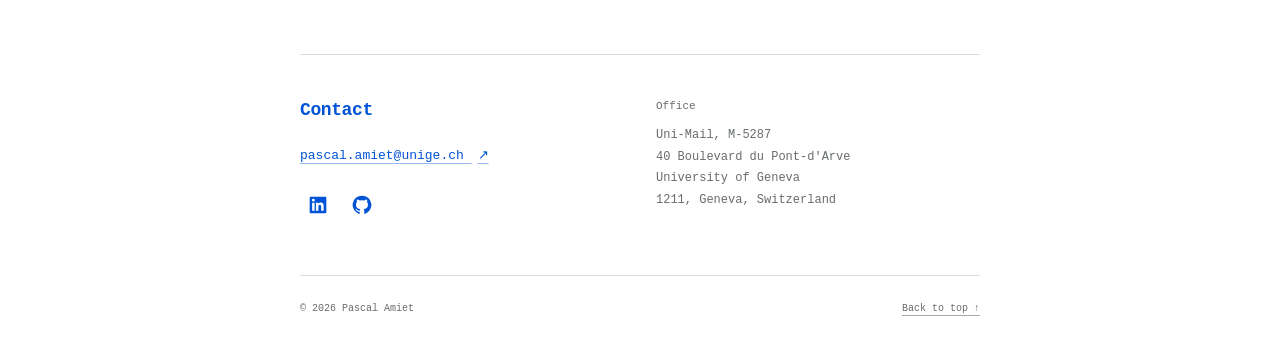
==== commit c97fdb98: "style: refine introduction and research interest colors" ====
--- a/index.html
+++ b/index.html
@@ -33,7 +33,7 @@
         <h1 id="intro-title"><span class="intro-greeting">Hi, I’m </span><span class="intro-name">Pascal Amiet.</span></h1>
         <p class="intro-copy">I am a PhD student in Economics at the <a href="https://www.unige.ch/gsem/en/research/institutes/iee">Institute of Economics and Econometrics (IEE)</a> at the University of Geneva. I am supervised by <a href="https://tetenov.com/">Aleksey Tetenov</a> and <a href="https://www.cgaillac.com/">Christophe Gaillac</a>.</p>
         <!-- <p class="intro-copy research-focus">My research interests span econometrics, machine learning, and statistics, with a focus on policy learning and treatment-effect inference. I am also interested in applications to political economy.</p> -->
-        <p class="intro-copy">I hold a Master's degree from the University of Zurich. Before joining the IEE I was working as a research assistant at the University of St. Gallen. More information can be found in my <a href="https://www.dropbox.com/scl/fi/e0b8zbi4xz5elvtm2v0j4/cv.pdf?rlkey=d2e63ka4m6ljafpiu70muctlk&amp;st=8rxjid9j&amp;dl=0">CV</a>.</p>
+        <p class="intro-copy intro-background">I hold a Master's degree from the University of Zurich. Before joining the IEE I was working as a research assistant at the University of St. Gallen. More information can be found in my <a href="https://www.dropbox.com/scl/fi/e0b8zbi4xz5elvtm2v0j4/cv.pdf?rlkey=d2e63ka4m6ljafpiu70muctlk&amp;st=8rxjid9j&amp;dl=0">CV</a>.</p>
       </div>
 
       <div class="profile-note research-interests" aria-label="Research interests">
--- a/styles.css
+++ b/styles.css
@@ -195,9 +195,11 @@
 .research-projects .paper { display: block; padding-block: 20px; }
 
 .research-interests { margin-top: 0; font-size: 17px; line-height: 1.8; color: var(--ink); }
-.research-interests .small-label { font-size: 14px; font-weight: 600; }
+.research-interests .small-label { color: var(--accent); font-size: 14px; font-weight: 600; }
 @media (max-width: 620px) { .research-interests { font-size: 15px; } }
 
 .course > div { width: 100%; min-width: 0; }
 .course-heading { display: flex; justify-content: space-between; align-items: baseline; gap: 16px; }
 .course-date { font-size: 11px; color: var(--muted); white-space: nowrap; text-align: right; }
+
+.intro-background { color: var(--muted); }
